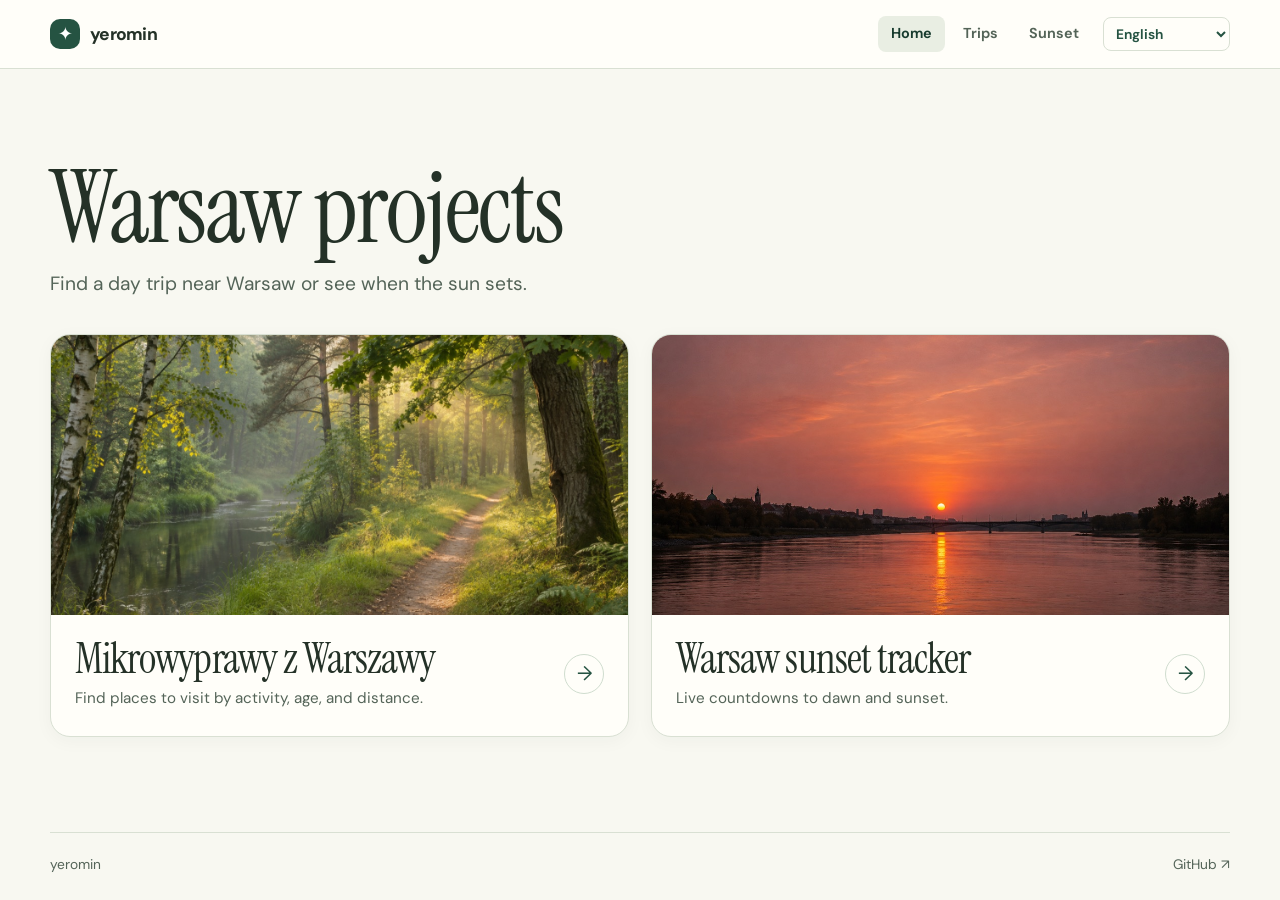
==== index.html @ d967a96f "Add Poland-only trip filter and review destinations" ====
<!doctype html>
<html lang="en">
<head>
  <meta charset="utf-8">
  <meta name="viewport" content="width=device-width, initial-scale=1">
  <meta name="description" data-i18n-content="homeMeta" content="Explore day trips from Warsaw and track sunrise, sunset, and twilight.">
  <meta name="theme-color" content="#f8f8f1">
  <title data-i18n="homeTitle">Warsaw projects · yeromin</title>
  <link rel="icon" href="assets/favicon.png" type="image/png">
  <link rel="stylesheet" href="assets/site.css?v=4">
  <script type="module">
    import { wireLanguageSwitch } from "./assets/i18n.js?v=5";
    wireLanguageSwitch();
  </script>
</head>
<body>
  <a class="skip-link" href="#main" data-i18n="skip">Skip to content</a>
  <header class="site-header">
    <div class="shell header-inner">
      <a class="wordmark" href="./" aria-label="yeromin home" data-i18n-aria-label="siteHome"><span class="brand-mark" aria-hidden="true">✦</span>yeromin</a>
      <nav class="site-nav" aria-label="Main navigation" data-i18n-aria-label="navigation">
        <a href="./" aria-current="page" data-i18n="home">Home</a>
        <a href="mikrowyprawy/" data-i18n="trips">Trips</a>
        <a href="https://yeromin.github.io/warsaw-sunset/" data-i18n="sunset">Sunset</a>
        <select id="site-language" class="language-select" aria-label="Language" data-i18n-aria-label="language" hidden>
          <option value="en" lang="en">English</option>
          <option value="uk" lang="uk">Українська</option>
        </select>
      </nav>
    </div>
  </header>

  <main id="main" class="shell home-main">
    <div class="home-intro">
      <h1 data-i18n="homeHeading">Warsaw projects</h1>
      <p data-i18n="homeIntro">Find a day trip near Warsaw or see when the sun sets.</p>
    </div>

    <div class="project-grid">
      <a class="project-card" href="mikrowyprawy/">
        <img src="assets/woodland.jpg" alt="" width="1360" height="907" fetchpriority="high">
        <div class="project-info">
          <div>
            <h2 lang="pl">Mikrowyprawy z Warszawy</h2>
            <p data-i18n="tripProject">Find places to visit by activity, age, and distance.</p>
          </div>
          <span class="arrow-circle" aria-hidden="true">→</span>
        </div>
      </a>
      <a class="project-card" href="https://yeromin.github.io/warsaw-sunset/">
        <img src="assets/sunset.jpg" alt="" width="1140" height="760">
        <div class="project-info">
          <div>
            <h2 data-i18n="sunsetProjectTitle">Warsaw sunset tracker</h2>
            <p data-i18n="sunsetProject">Live countdowns to dawn and sunset.</p>
          </div>
          <span class="arrow-circle" aria-hidden="true">→</span>
        </div>
      </a>
    </div>
  </main>

  <footer class="site-footer shell">
    <span>yeromin</span>
    <a href="https://github.com/yeromin">GitHub <span aria-hidden="true">↗</span></a>
  </footer>
</body>
</html>
---- assets/site.css ----
@font-face {
  font-family: "DM Sans";
  src: url("./dm-sans.ttf") format("truetype");
  font-style: normal;
  font-weight: 100 1000;
  font-display: swap;
}

@font-face {
  font-family: "Instrument Serif";
  src: url("./instrument-serif.ttf") format("truetype");
  font-style: normal;
  font-weight: 400;
  font-display: swap;
}

:root {
  color-scheme: light;
  --background: #f8f8f1;
  --paper: #fffef9;
  --ink: #243127;
  --muted: #546458;
  --forest: #255342;
  --forest-dark: #173b2e;
  --line: #d9e0d3;
  --sage: #e9eee3;
  --serif: "Instrument Serif", Georgia, serif;
  --sans: "DM Sans", system-ui, sans-serif;
}

:root[lang="uk"] {
  --serif: Georgia, serif;
  --sans: system-ui, sans-serif;
}

:root[lang="uk"] [lang="pl"] { --serif: "Instrument Serif", Georgia, serif; }

* { box-sizing: border-box; }
[hidden] { display: none !important; }

body {
  display: flex;
  flex-direction: column;
  min-height: 100vh;
  margin: 0;
  background: var(--background);
  color: var(--ink);
  font: 400 1rem/1.5 var(--sans);
}

main { flex: 1; }
h1, h2, h3, p { margin: 0; }
a { color: var(--forest); text-underline-offset: 0.2em; }
a:hover { color: var(--forest-dark); }
button, input, select { font: inherit; }
button { cursor: pointer; }
button:disabled { cursor: wait; }
img { display: block; max-width: 100%; }

:focus-visible {
  outline: 2px solid var(--forest);
  outline-offset: 3px;
}

.shell { width: min(1180px, calc(100% - 64px)); margin-inline: auto; }

.sr-only, .skip-link:not(:focus) {
  position: absolute;
  width: 1px;
  height: 1px;
  overflow: hidden;
  clip-path: inset(50%);
  white-space: nowrap;
}

.skip-link:focus {
  position: absolute;
  z-index: 2;
  top: 1rem;
  left: 1rem;
  padding: 0.5rem 1rem;
  background: var(--paper);
}

.site-header {
  border-bottom: 1px solid var(--line);
  background: var(--paper);
}

.header-inner {
  display: flex;
  min-height: 68px;
  align-items: center;
  justify-content: space-between;
  gap: 12px;
}

.wordmark, .site-nav {
  display: flex;
  align-items: center;
}

.wordmark {
  gap: 10px;
  color: var(--ink);
  text-decoration: none;
  font-size: 1.1rem;
  font-weight: 750;
  letter-spacing: -0.04em;
}

.brand-mark {
  display: grid;
  width: 30px;
  height: 30px;
  place-items: center;
  border-radius: 10px;
  background: var(--forest);
  color: white;
  font-size: 1.14rem;
  line-height: 1;
}

.site-nav { flex-wrap: wrap; justify-content: flex-end; gap: 5px; }

.site-nav a {
  padding: 7px 13px;
  border-radius: 8px;
  color: var(--muted);
  text-decoration: none;
  font-size: 0.9rem;
  font-weight: 650;
}

.site-nav a:hover, .site-nav [aria-current="page"] {
  background: var(--sage);
  color: var(--forest-dark);
}

.language-select {
  margin-inline-start: 6px;
  padding: 6px 8px;
  border: 1px solid var(--line);
  border-radius: 8px;
  background: var(--paper);
  color: var(--forest);
  font-size: 0.86rem;
  font-weight: 650;
}

.site-footer {
  display: flex;
  align-items: center;
  justify-content: space-between;
  gap: 1rem;
  padding-block: 21px 25px;
  border-top: 1px solid var(--line);
  color: var(--muted);
  font-size: 0.86rem;
}

.site-footer a { color: inherit; text-decoration: none; }
.site-footer a:hover { text-decoration: underline; }
.footer-links { display: flex; flex-wrap: wrap; gap: 0.6rem 1.2rem; }
.map-credits { margin-top: -13px; padding-bottom: 21px; color: var(--muted); font-size: 0.77rem; }
.map-credits a { color: inherit; }

h1, .project-info h2, .dialog h2 {
  color: var(--ink);
  font: 400 1em/0.97 var(--serif);
  letter-spacing: -0.022em;
}

.home-main { padding-block: clamp(40px, 7vw, 96px) 60px; }
.home-intro { margin-bottom: 35px; }
.home-intro h1 { font-size: clamp(3.6rem, 8vw, 6.3rem); }
.home-intro p { margin-top: 14px; color: var(--muted); font-size: clamp(1rem, 2vw, 1.2rem); }

.project-grid { display: grid; grid-template-columns: repeat(2, minmax(0, 1fr)); gap: 22px; }

.project-card {
  overflow: hidden;
  border: 1px solid var(--line);
  border-radius: 20px;
  background: var(--paper);
  color: var(--ink);
  text-decoration: none;
  box-shadow: 0 4px 18px rgb(30 57 39 / 4%);
  transition: border-color 150ms ease, box-shadow 150ms ease, transform 150ms ease;
}

.project-card:hover {
  transform: translateY(-3px);
  border-color: #a2b5a5;
  box-shadow: 0 9px 22px rgb(30 57 39 / 9%);
}

.project-card img { width: 100%; height: clamp(155px, 24vw, 280px); object-fit: cover; }
.project-info { display: flex; gap: 14px; align-items: center; justify-content: space-between; padding: 23px 24px 26px; }
.project-info h2 { font-size: clamp(1.85rem, 4vw, 2.65rem); }
.project-info p { margin-top: 8px; color: var(--muted); font-size: 0.95rem; }

.arrow-circle {
  display: grid;
  flex: 0 0 40px;
  height: 40px;
  place-items: center;
  border: 1px solid #d0ddcf;
  border-radius: 50%;
  color: var(--forest);
  font-size: 1.24rem;
  line-height: 1;
  transition: background 150ms ease, color 150ms ease;
}

.project-card:hover .arrow-circle { background: var(--forest); color: white; }

.trip-main { padding-block: 27px 51px; }

.trip-hero {
  position: relative;
  isolation: isolate;
  min-height: 295px;
  overflow: hidden;
  border: 1px solid #d7e1d2;
  border-radius: 22px;
  background: var(--sage);
}

.hero-copy {
  display: flex;
  width: 47%;
  min-height: 295px;
  flex-direction: column;
  justify-content: center;
  padding: 29px clamp(24px, 4.3vw, 52px) 32px;
}

.hero-copy h1 { font-size: clamp(3.45rem, 6.7vw, 5.35rem); }
.hero-copy p { max-width: 33ch; margin-top: 14px; color: var(--muted); }
.hero-copy p a { overflow-wrap: anywhere; font-weight: 650; }
.hero-archive { align-self: flex-start; margin-top: 17px; text-decoration: none; font-size: 0.88rem; font-weight: 700; }
.hero-archive:hover { text-decoration: underline; }
.hero-archive [aria-hidden] { margin-left: 4px; }
.trip-hero img { position: absolute; inset: 0 0 0 auto; width: 53%; height: 100%; object-fit: cover; object-position: 60% 58%; }

.explorer { padding-top: 24px; }
.explorer-tools { display: flex; align-items: center; justify-content: space-between; flex-wrap: wrap; gap: 11px; }
.scope-controls { display: flex; flex-wrap: wrap; align-items: center; gap: 8px; }
.view-toggle { display: inline-flex; align-items: center; gap: 3px; padding: 3px; border: 1px solid var(--line); border-radius: 11px; background: #edf0e7; }
.view-toggle button { min-height: 34px; padding: 5px 13px; border: 1px solid transparent; border-radius: 8px; background: transparent; color: var(--muted); font-size: 0.88rem; font-weight: 650; }
.view-toggle button:hover { color: var(--forest-dark); }
.view-toggle button[aria-pressed="true"] { border-color: var(--line); background: var(--paper); color: var(--forest-dark); box-shadow: 0 1px 3px rgb(20 44 25 / 6%); }

.country-filter { display: inline-flex; align-items: center; gap: 7px; min-height: 40px; padding: 7px 11px; border: 1px solid var(--line); border-radius: 10px; background: var(--paper); color: var(--forest); cursor: pointer; font-size: 0.86rem; font-weight: 650; }
.country-filter:hover, .country-filter:has(:checked) { border-color: #99af9e; }
.country-filter input { width: 15px; height: 15px; margin: 0; accent-color: var(--forest); }

.start-button { display: flex; align-items: center; gap: 9px; min-height: 40px; padding: 7px 12px; border: 1px solid var(--line); border-radius: 10px; background: var(--paper); color: var(--muted); font-size: 0.86rem; }
.start-button:hover { border-color: #99af9e; }
.start-button strong { color: var(--forest-dark); font-weight: 650; }
.pin-icon { position: relative; width: 12px; height: 12px; flex: 0 0 12px; border: 1.5px solid var(--forest); border-radius: 50% 50% 50% 1px; transform: rotate(-45deg); }
.pin-icon::after { position: absolute; inset: 2.5px; border-radius: 50%; background: var(--forest); content: ""; }
.chevron { width: 6px; height: 6px; margin: -3px 1px 0 2px; border-right: 1.5px solid currentColor; border-bottom: 1.5px solid currentColor; transform: rotate(45deg); }

.filters {
  display: flex;
  align-items: flex-end;
  flex-wrap: wrap;
  gap: 11px;
  margin-top: 16px;
  padding: 14px 16px 16px;
  border: 1px solid var(--line);
  border-radius: 15px;
  background: #f3f5ee;
}

.field { display: grid; gap: 5px; min-width: 0; color: var(--muted); font-size: 0.79rem; font-weight: 700; }
.filters .field { flex: 1 1 114px; }
.filters .search-field { flex: 2.05 1 190px; }
.filters .status-field { flex: 1.05 1 150px; }

.field select, .field input, .sort-field select {
  display: block;
  width: 100%;
  min-height: 40px;
  border: 1px solid #cfd8cd;
  border-radius: 8px;
  background-color: var(--paper);
  color: var(--ink);
  font-size: 0.87rem;
  font-weight: 500;
}

.field input { padding: 8px 11px; }
.field input::placeholder { color: #69776c; }
.field select, .sort-field select {
  appearance: none;
  padding: 7px 28px 7px 11px;
  text-overflow: ellipsis;
  background-image: linear-gradient(45deg, transparent 50%, var(--muted) 50%), linear-gradient(135deg, var(--muted) 50%, transparent 50%);
  background-position: calc(100% - 14px) 52%, calc(100% - 10px) 52%;
  background-repeat: no-repeat;
  background-size: 4px 4px;
}
.field select:hover, .sort-field select:hover { border-color: #9db1a1; }
.search-box { position: relative; display: block; }
.search-box input { padding-left: 35px; }
.search-icon { position: absolute; top: 13px; left: 13px; width: 12px; height: 12px; border: 1.5px solid var(--forest); border-radius: 50%; pointer-events: none; }
.search-icon::after { position: absolute; width: 5px; height: 1.5px; right: -4px; bottom: -2px; transform: rotate(45deg); background: var(--forest); content: ""; }

.result-bar {
  display: flex;
  align-items: center;
  justify-content: space-between;
  flex-wrap: wrap;
  gap: 12px;
  margin-block: 20px 13px;
}

.result-bar h2 { font-size: 1.12rem; font-weight: 750; letter-spacing: -0.025em; }
.result-note { margin-top: 1px; color: var(--muted); font-size: 0.8rem; }
.result-actions { display: flex; gap: 13px; align-items: center; }
.sort-field select { width: auto; min-height: 36px; background-color: transparent; }

.place-grid { display: grid; grid-template-columns: repeat(3, minmax(0, 1fr)); gap: 14px; }
.place-card { display: flex; flex-direction: column; min-width: 0; padding: 16px 16px 13px; border: 1px solid var(--line); border-radius: 14px; background: var(--paper); }
.place-card:hover { border-color: #a9bdab; }
.place-top { display: flex; align-items: flex-start; justify-content: space-between; gap: 7px; }
.place-tags { display: flex; align-items: center; flex-wrap: wrap; gap: 5px; }
.place-tag { display: inline-block; padding: 3px 8px; border-radius: 6px; background: #eef2e9; color: #355545; font-size: 0.72rem; font-weight: 650; white-space: nowrap; }
.place-tag[data-setting="Indoor"] { background: #e9edf6; color: #3d5072; }
.place-tag[data-setting="Mixed"] { background: #f1ebde; color: #624f35; }
.place-tag.age-tag { background: #f2f2ec; color: var(--muted); }
.place-distance { color: var(--forest); font-size: 0.78rem; font-weight: 750; white-space: nowrap; font-variant-numeric: tabular-nums; }
.place-text { flex: 1; padding-block: 13px 15px; }
.place-context { margin-bottom: 3px; color: var(--muted); font-size: 0.77rem; }
.place-text h3 { font-size: clamp(1.05rem, 1.8vw, 1.24rem); line-height: 1.18; letter-spacing: -0.035em; overflow-wrap: anywhere; }
.place-description { margin-top: 7px; color: var(--muted); font-size: 0.87rem; line-height: 1.45; }
.place-status { margin-top: 7px; color: #6f522b; font-size: 0.77rem; font-weight: 650; }
.place-actions { display: flex; align-items: center; justify-content: space-between; gap: 6px; padding-top: 10px; border-top: 1px solid #e7eae2; }
.map-link, .text-button { color: var(--forest); font-size: 0.85rem; font-weight: 700; text-decoration: none; }
.map-link:hover, .text-button:hover { text-decoration: underline; }
.map-link span, .text-button span { margin-left: 2px; }
.text-button { padding: 0; border: 0; background: transparent; text-underline-offset: 0.2em; }
.details-button { color: var(--muted); }
.more-row { display: flex; justify-content: center; }
.more-row:not(:has([hidden])) { margin-top: 23px; }
.empty-state { padding: 22px; border: 1px dashed #c8d4c7; border-radius: 12px; color: var(--muted); background: var(--paper); }

.button { display: inline-flex; min-height: 40px; align-items: center; justify-content: center; padding: 8px 14px; border: 1px solid transparent; border-radius: 9px; text-decoration: none; font-size: 0.86rem; font-weight: 700; }
.button-outline { border-color: #c0d1c2; background: var(--paper); color: var(--forest); }
.button-outline:hover { border-color: var(--forest); }
.button-primary { background: var(--forest); color: white; }
.button-primary:hover { background: var(--forest-dark); color: white; }

.dialog {
  width: min(550px, calc(100% - 32px));
  max-height: calc(100% - 40px);
  padding: 23px;
  border: 1px solid var(--line);
  border-radius: 18px;
  background: var(--paper);
  color: var(--ink);
  box-shadow: 0 14px 65px rgb(20 43 30 / 20%);
}

.dialog::backdrop { background: rgb(24 41 30 / 50%); }
.dialog-heading { display: flex; align-items: flex-start; justify-content: space-between; gap: 12px; margin-bottom: 14px; }
.dialog h2 { font-size: clamp(2rem, 6vw, 2.5rem); }
.dialog h3 { font-size: 0.91rem; }
.dialog p { color: var(--muted); font-size: 0.92rem; }
.dialog p + p { margin-top: 9px; }
.close-button { display: grid; width: 32px; height: 32px; place-items: center; padding: 0; border: 1px solid var(--line); border-radius: 50%; background: var(--background); color: var(--forest); font-size: 1.4rem; line-height: 1; }
.close-button:hover { background: var(--sage); }
.detail-meta { display: grid; grid-template-columns: repeat(2, minmax(0, 1fr)); gap: 11px 15px; margin-block: 16px; padding: 12px; border-radius: 10px; background: var(--sage); }
.detail-meta dt { color: var(--muted); font-size: 0.73rem; font-weight: 650; }
.detail-meta dd { margin: 2px 0 0; font-size: 0.9rem; font-weight: 650; }
.detail-section { margin-top: 14px; }
.detail-section p { margin-top: 4px; }
.detail-links { display: flex; flex-wrap: wrap; align-items: center; gap: 8px 14px; margin-top: 15px; font-size: 0.85rem; }
.detail-posts { display: flex; flex-wrap: wrap; gap: 6px; margin: 8px 0 0; padding: 0; list-style: none; }
.detail-posts a { display: inline-block; padding: 3px 8px; border: 1px solid var(--line); border-radius: 6px; text-decoration: none; font-size: 0.77rem; font-weight: 650; }
.detail-posts a:hover { background: var(--sage); }
.start-dialog > .button { margin-top: 15px; }
.start-form { display: grid; grid-template-columns: minmax(0, 1fr) auto; gap: 8px; align-items: end; margin-top: 15px; }
.city-choice { grid-column: 1 / -1; }
.form-message:not(:empty) { margin-top: 8px; }
.start-dialog > .text-button { margin-top: 15px; }

.post-main { max-width: 850px; padding-block: 37px 52px; }
.back-link { display: inline-flex; gap: 8px; align-items: center; margin-bottom: 16px; text-decoration: none; font-size: 0.89rem; font-weight: 650; }
.back-link:hover { text-decoration: underline; }
.post-main h1 { font-size: clamp(3rem, 7vw, 5rem); }
.post-main > p:not(.result-note) { margin-top: 11px; color: var(--muted); }
.post-search { max-width: 360px; margin-block: 23px 12px; }
.post-list { padding: 0; margin: 12px 0 0; overflow: hidden; border: 1px solid var(--line); border-radius: 14px; background: var(--paper); list-style: none; }
.post-list:empty { display: none; }
.post-list li { display: flex; justify-content: space-between; align-items: center; gap: 12px; padding: 13px 16px; }
.post-list li + li { border-top: 1px solid var(--line); }
.post-index { color: var(--muted); font-size: 0.77rem; }
.post-title { font-size: 0.92rem; font-weight: 650; }
.post-list a { flex-shrink: 0; }

@media (max-width: 880px) {
  .shell { width: calc(100% - 42px); }
  .place-grid { grid-template-columns: repeat(2, minmax(0, 1fr)); }
  .filters .search-field { flex-basis: 230px; }
}

@media (max-width: 620px) {
  .shell { width: calc(100% - 28px); }
  .header-inner { min-height: 60px; }
  .site-nav a { padding-inline: 9px; }
  .project-grid, .place-grid { grid-template-columns: 1fr; }
  .project-info { padding-inline: 17px; }
  .trip-main { padding-top: 15px; }
  .hero-copy { width: 100%; min-height: auto; padding: 25px; }
  .trip-hero img { position: static; width: 100%; height: 190px; }
  .filters { padding: 12px; }
  .filters .search-field { flex-basis: 100%; }
  .post-list li { align-items: flex-start; }
}

@media (prefers-reduced-motion: reduce) {
  *, *::before, *::after { transition: none !important; }
}
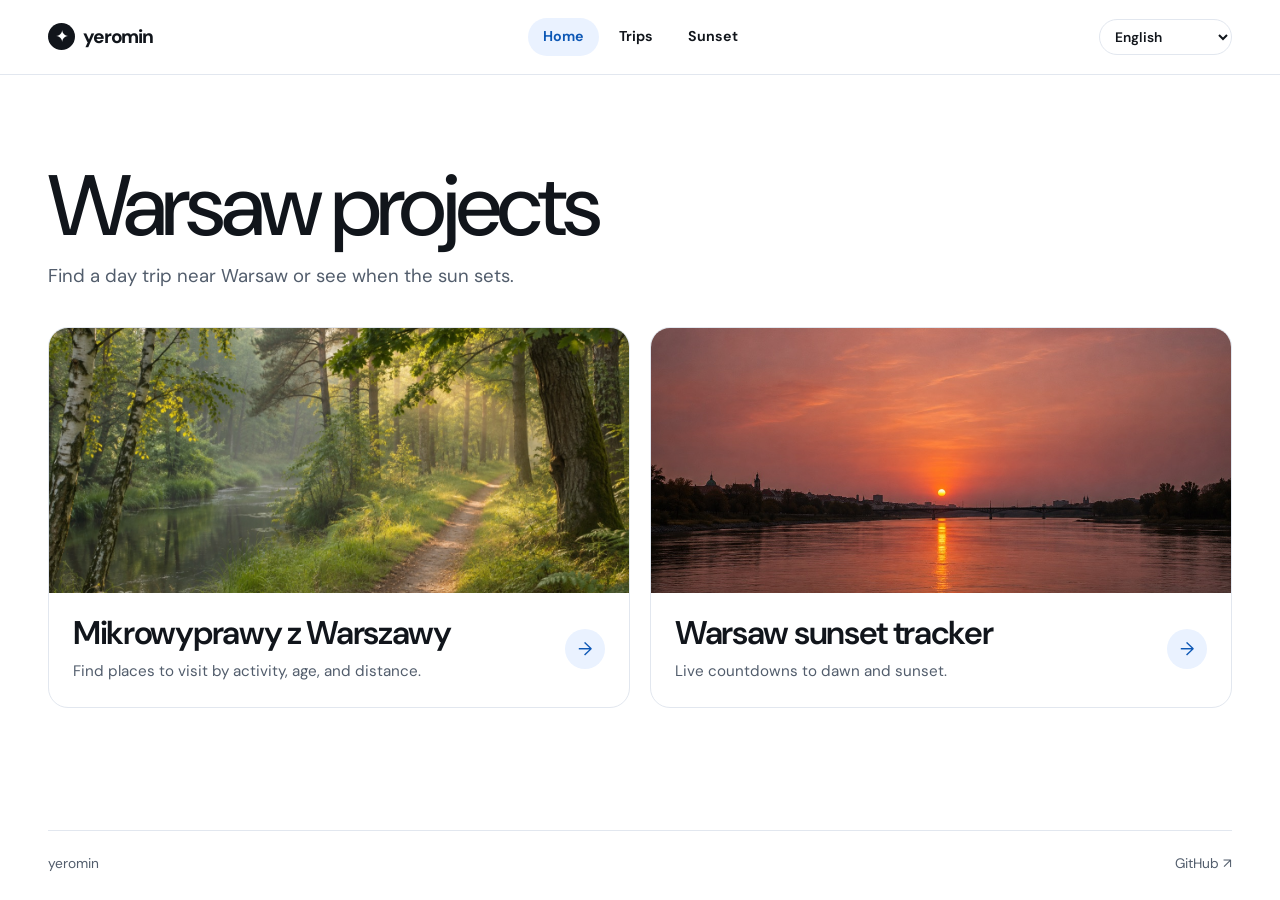
==== commit 7d6ded65: "Refresh the Warsaw trip guide design" ====
--- a/index.html
+++ b/index.html
@@ -4,10 +4,10 @@
   <meta charset="utf-8">
   <meta name="viewport" content="width=device-width, initial-scale=1">
   <meta name="description" data-i18n-content="homeMeta" content="Explore day trips from Warsaw and track sunrise, sunset, and twilight.">
-  <meta name="theme-color" content="#f8f8f1">
+  <meta name="theme-color" content="#ffffff">
   <title data-i18n="homeTitle">Warsaw projects · yeromin</title>
   <link rel="icon" href="assets/favicon.png" type="image/png">
-  <link rel="stylesheet" href="assets/site.css?v=4">
+  <link rel="stylesheet" href="assets/site.css?v=6">
   <script type="module">
     import { wireLanguageSwitch } from "./assets/i18n.js?v=5";
     wireLanguageSwitch();
@@ -22,11 +22,11 @@
         <a href="./" aria-current="page" data-i18n="home">Home</a>
         <a href="mikrowyprawy/" data-i18n="trips">Trips</a>
         <a href="https://yeromin.github.io/warsaw-sunset/" data-i18n="sunset">Sunset</a>
-        <select id="site-language" class="language-select" aria-label="Language" data-i18n-aria-label="language" hidden>
-          <option value="en" lang="en">English</option>
-          <option value="uk" lang="uk">Українська</option>
-        </select>
       </nav>
+      <select id="site-language" class="language-select" aria-label="Language" data-i18n-aria-label="language" hidden>
+        <option value="en" lang="en">English</option>
+        <option value="uk" lang="uk">Українська</option>
+      </select>
     </div>
   </header>
 
--- a/assets/site.css
+++ b/assets/site.css
@@ -6,34 +6,22 @@
   font-display: swap;
 }
 
-@font-face {
-  font-family: "Instrument Serif";
-  src: url("./instrument-serif.ttf") format("truetype");
-  font-style: normal;
-  font-weight: 400;
-  font-display: swap;
-}
-
 :root {
   color-scheme: light;
-  --background: #f8f8f1;
-  --paper: #fffef9;
-  --ink: #243127;
-  --muted: #546458;
-  --forest: #255342;
-  --forest-dark: #173b2e;
-  --line: #d9e0d3;
-  --sage: #e9eee3;
-  --serif: "Instrument Serif", Georgia, serif;
+  --paper: #fff;
+  --surface: #f6f8fb;
+  --ink: #11151b;
+  --muted: #525d6c;
+  --line: #e2e7ef;
+  --line-strong: #cdd6e3;
+  --blue: #0c57b5;
+  --blue-dark: #08448f;
+  --blue-soft: #eaf2ff;
+  --blue-line: #adc9ee;
   --sans: "DM Sans", system-ui, sans-serif;
 }
 
-:root[lang="uk"] {
-  --serif: Georgia, serif;
-  --sans: system-ui, sans-serif;
-}
-
-:root[lang="uk"] [lang="pl"] { --serif: "Instrument Serif", Georgia, serif; }
+:root[lang="uk"] { --sans: system-ui, sans-serif; }
 
 * { box-sizing: border-box; }
 [hidden] { display: none !important; }
@@ -43,26 +31,28 @@
   flex-direction: column;
   min-height: 100vh;
   margin: 0;
-  background: var(--background);
+  background: var(--paper);
   color: var(--ink);
   font: 400 1rem/1.5 var(--sans);
 }
 
 main { flex: 1; }
 h1, h2, h3, p { margin: 0; }
-a { color: var(--forest); text-underline-offset: 0.2em; }
-a:hover { color: var(--forest-dark); }
+h1 { font-weight: 475; line-height: 1.02; letter-spacing: -0.05em; }
+a { color: var(--blue); text-underline-offset: 0.2em; }
+a:hover { color: var(--blue-dark); }
 button, input, select { font: inherit; }
 button { cursor: pointer; }
 button:disabled { cursor: wait; }
 img { display: block; max-width: 100%; }
 
 :focus-visible {
-  outline: 2px solid var(--forest);
+  outline: 2px solid var(--blue);
   outline-offset: 3px;
 }
 
-.shell { width: min(1180px, calc(100% - 64px)); margin-inline: auto; }
+.shell { width: min(1200px, calc(100% - 96px)); margin-inline: auto; }
+#main, #find-trips { scroll-margin-top: 92px; }
 
 .sr-only, .skip-link:not(:focus) {
   position: absolute;
@@ -74,8 +64,8 @@
 }
 
 .skip-link:focus {
-  position: absolute;
-  z-index: 2;
+  position: fixed;
+  z-index: 3;
   top: 1rem;
   left: 1rem;
   padding: 0.5rem 1rem;
@@ -83,16 +73,19 @@
 }
 
 .site-header {
+  position: sticky;
+  top: 0;
+  z-index: 2;
   border-bottom: 1px solid var(--line);
   background: var(--paper);
 }
 
 .header-inner {
-  display: flex;
-  min-height: 68px;
-  align-items: center;
-  justify-content: space-between;
-  gap: 12px;
+  display: grid;
+  min-height: 74px;
+  grid-template-columns: 1fr auto 1fr;
+  align-items: center;
+  gap: 16px;
 }
 
 .wordmark, .site-nav {
@@ -101,59 +94,62 @@
 }
 
 .wordmark {
-  gap: 10px;
+  justify-self: start;
+  gap: 8px;
   color: var(--ink);
   text-decoration: none;
-  font-size: 1.1rem;
+  font-size: 1.2rem;
   font-weight: 750;
-  letter-spacing: -0.04em;
-}
+  letter-spacing: -0.06em;
+}
+
+.wordmark:hover { color: var(--ink); }
 
 .brand-mark {
   display: grid;
-  width: 30px;
-  height: 30px;
+  width: 27px;
+  height: 27px;
   place-items: center;
-  border-radius: 10px;
-  background: var(--forest);
-  color: white;
-  font-size: 1.14rem;
+  border-radius: 50%;
+  background: var(--ink);
+  color: var(--paper);
+  font-size: 1.03rem;
   line-height: 1;
 }
 
-.site-nav { flex-wrap: wrap; justify-content: flex-end; gap: 5px; }
+.site-nav { flex-wrap: wrap; justify-content: center; gap: 5px; }
 
 .site-nav a {
-  padding: 7px 13px;
-  border-radius: 8px;
-  color: var(--muted);
+  padding: 8px 15px;
+  border-radius: 999px;
+  color: var(--ink);
   text-decoration: none;
-  font-size: 0.9rem;
+  font-size: 0.89rem;
   font-weight: 650;
 }
 
-.site-nav a:hover, .site-nav [aria-current="page"] {
-  background: var(--sage);
-  color: var(--forest-dark);
-}
+.site-nav a:hover { background: var(--surface); }
+.site-nav [aria-current] { background: var(--blue-soft); color: var(--blue); }
 
 .language-select {
-  margin-inline-start: 6px;
-  padding: 6px 8px;
-  border: 1px solid var(--line);
-  border-radius: 8px;
-  background: var(--paper);
-  color: var(--forest);
+  justify-self: end;
+  max-width: 100%;
+  padding: 7px 11px;
+  border: 1px solid var(--line);
+  border-radius: 999px;
+  background: var(--paper);
+  color: var(--ink);
   font-size: 0.86rem;
-  font-weight: 650;
+  font-weight: 600;
 }
 
 .site-footer {
   display: flex;
+  flex-wrap: wrap;
   align-items: center;
   justify-content: space-between;
   gap: 1rem;
-  padding-block: 21px 25px;
+  padding-block: 22px 26px;
   border-top: 1px solid var(--line);
   color: var(--muted);
   font-size: 0.86rem;
@@ -162,21 +158,35 @@
 .site-footer a { color: inherit; text-decoration: none; }
 .site-footer a:hover { text-decoration: underline; }
 .footer-links { display: flex; flex-wrap: wrap; gap: 0.6rem 1.2rem; }
-.map-credits { margin-top: -13px; padding-bottom: 21px; color: var(--muted); font-size: 0.77rem; }
+.map-credits { margin-top: -12px; padding-bottom: 24px; color: var(--muted); font-size: 0.77rem; }
 .map-credits a { color: inherit; }
 
-h1, .project-info h2, .dialog h2 {
-  color: var(--ink);
-  font: 400 1em/0.97 var(--serif);
-  letter-spacing: -0.022em;
-}
-
-.home-main { padding-block: clamp(40px, 7vw, 96px) 60px; }
-.home-intro { margin-bottom: 35px; }
-.home-intro h1 { font-size: clamp(3.6rem, 8vw, 6.3rem); }
-.home-intro p { margin-top: 14px; color: var(--muted); font-size: clamp(1rem, 2vw, 1.2rem); }
-
-.project-grid { display: grid; grid-template-columns: repeat(2, minmax(0, 1fr)); gap: 22px; }
+.button {
+  display: inline-flex;
+  min-height: 42px;
+  align-items: center;
+  justify-content: center;
+  gap: 9px;
+  padding: 9px 16px;
+  border: 1px solid transparent;
+  border-radius: 999px;
+  text-decoration: none;
+  font-size: 0.88rem;
+  font-weight: 700;
+  transition: background 150ms ease, border-color 150ms ease, color 150ms ease;
+}
+
+.button-outline { border-color: var(--line-strong); background: var(--paper); color: var(--ink); }
+.button-outline:hover { border-color: var(--blue); color: var(--blue); }
+.button-primary { background: var(--blue); color: var(--paper); }
+.button-primary:hover { background: var(--blue-dark); color: var(--paper); }
+
+.home-main { padding-block: clamp(52px, 7vw, 88px) 64px; }
+.home-intro { margin-bottom: 36px; }
+.home-intro h1 { font-size: clamp(3rem, 7vw, 5.35rem); }
+.home-intro p { margin-top: 13px; color: var(--muted); font-size: clamp(1rem, 2vw, 1.16rem); }
+
+.project-grid { display: grid; grid-template-columns: repeat(2, minmax(0, 1fr)); gap: 20px; }
 
 .project-card {
   overflow: hidden;
@@ -185,19 +195,18 @@
   background: var(--paper);
   color: var(--ink);
   text-decoration: none;
-  box-shadow: 0 4px 18px rgb(30 57 39 / 4%);
-  transition: border-color 150ms ease, box-shadow 150ms ease, transform 150ms ease;
+  transition: border-color 150ms ease, transform 150ms ease;
 }
 
 .project-card:hover {
-  transform: translateY(-3px);
-  border-color: #a2b5a5;
-  box-shadow: 0 9px 22px rgb(30 57 39 / 9%);
-}
-
-.project-card img { width: 100%; height: clamp(155px, 24vw, 280px); object-fit: cover; }
-.project-info { display: flex; gap: 14px; align-items: center; justify-content: space-between; padding: 23px 24px 26px; }
-.project-info h2 { font-size: clamp(1.85rem, 4vw, 2.65rem); }
+  transform: translateY(-2px);
+  border-color: var(--blue-line);
+  color: var(--ink);
+}
+
+.project-card img { width: 100%; height: clamp(172px, 22vw, 265px); object-fit: cover; }
+.project-info { display: flex; gap: 16px; align-items: center; justify-content: space-between; padding: 22px 24px 24px; }
+.project-info h2 { font-size: clamp(1.38rem, 2.7vw, 2.05rem); font-weight: 600; line-height: 1.12; letter-spacing: -0.04em; }
 .project-info p { margin-top: 8px; color: var(--muted); font-size: 0.95rem; }
 
 .arrow-circle {
@@ -205,87 +214,128 @@
   flex: 0 0 40px;
   height: 40px;
   place-items: center;
-  border: 1px solid #d0ddcf;
   border-radius: 50%;
-  color: var(--forest);
-  font-size: 1.24rem;
+  background: var(--blue-soft);
+  color: var(--blue);
+  font-size: 1.15rem;
   line-height: 1;
   transition: background 150ms ease, color 150ms ease;
 }
 
-.project-card:hover .arrow-circle { background: var(--forest); color: white; }
-
-.trip-main { padding-block: 27px 51px; }
+.project-card:hover .arrow-circle { background: var(--blue); color: var(--paper); }
+
+.trip-main { padding-block: 44px 60px; }
 
 .trip-hero {
-  position: relative;
-  isolation: isolate;
-  min-height: 295px;
-  overflow: hidden;
-  border: 1px solid #d7e1d2;
-  border-radius: 22px;
-  background: var(--sage);
-}
-
-.hero-copy {
-  display: flex;
-  width: 47%;
-  min-height: 295px;
-  flex-direction: column;
-  justify-content: center;
-  padding: 29px clamp(24px, 4.3vw, 52px) 32px;
-}
-
-.hero-copy h1 { font-size: clamp(3.45rem, 6.7vw, 5.35rem); }
-.hero-copy p { max-width: 33ch; margin-top: 14px; color: var(--muted); }
+  display: grid;
+  grid-template-columns: minmax(0, 1.18fr) minmax(0, 0.92fr);
+  align-items: center;
+  gap: clamp(32px, 5vw, 68px);
+}
+
+.hero-copy h1 { font-size: clamp(3rem, 5.55vw, 4.7rem); }
+.hero-copy p { margin-top: 15px; color: var(--muted); font-size: 1.02rem; }
 .hero-copy p a { overflow-wrap: anywhere; font-weight: 650; }
-.hero-archive { align-self: flex-start; margin-top: 17px; text-decoration: none; font-size: 0.88rem; font-weight: 700; }
+.hero-actions { display: flex; flex-wrap: wrap; align-items: center; gap: 11px 18px; margin-top: 19px; }
+.hero-archive { display: inline-flex; align-items: center; gap: 7px; color: var(--ink); text-decoration: none; font-size: 0.88rem; font-weight: 650; }
 .hero-archive:hover { text-decoration: underline; }
-.hero-archive [aria-hidden] { margin-left: 4px; }
-.trip-hero img { position: absolute; inset: 0 0 0 auto; width: 53%; height: 100%; object-fit: cover; object-position: 60% 58%; }
-
-.explorer { padding-top: 24px; }
-.explorer-tools { display: flex; align-items: center; justify-content: space-between; flex-wrap: wrap; gap: 11px; }
-.scope-controls { display: flex; flex-wrap: wrap; align-items: center; gap: 8px; }
-.view-toggle { display: inline-flex; align-items: center; gap: 3px; padding: 3px; border: 1px solid var(--line); border-radius: 11px; background: #edf0e7; }
-.view-toggle button { min-height: 34px; padding: 5px 13px; border: 1px solid transparent; border-radius: 8px; background: transparent; color: var(--muted); font-size: 0.88rem; font-weight: 650; }
-.view-toggle button:hover { color: var(--forest-dark); }
-.view-toggle button[aria-pressed="true"] { border-color: var(--line); background: var(--paper); color: var(--forest-dark); box-shadow: 0 1px 3px rgb(20 44 25 / 6%); }
-
-.country-filter { display: inline-flex; align-items: center; gap: 7px; min-height: 40px; padding: 7px 11px; border: 1px solid var(--line); border-radius: 10px; background: var(--paper); color: var(--forest); cursor: pointer; font-size: 0.86rem; font-weight: 650; }
-.country-filter:hover, .country-filter:has(:checked) { border-color: #99af9e; }
-.country-filter input { width: 15px; height: 15px; margin: 0; accent-color: var(--forest); }
-
-.start-button { display: flex; align-items: center; gap: 9px; min-height: 40px; padding: 7px 12px; border: 1px solid var(--line); border-radius: 10px; background: var(--paper); color: var(--muted); font-size: 0.86rem; }
-.start-button:hover { border-color: #99af9e; }
-.start-button strong { color: var(--forest-dark); font-weight: 650; }
-.pin-icon { position: relative; width: 12px; height: 12px; flex: 0 0 12px; border: 1.5px solid var(--forest); border-radius: 50% 50% 50% 1px; transform: rotate(-45deg); }
-.pin-icon::after { position: absolute; inset: 2.5px; border-radius: 50%; background: var(--forest); content: ""; }
+
+.hero-visual {
+  padding: 13px;
+  border: 1px solid var(--line);
+  border-radius: 24px;
+  background: linear-gradient(145deg, var(--surface), var(--blue-soft));
+}
+
+.hero-visual img {
+  width: 100%;
+  aspect-ratio: 2.07;
+  height: auto;
+  border-radius: 15px;
+  object-fit: cover;
+  object-position: 60% 57%;
+}
+
+.explorer { margin-top: 30px; }
+
+.filter-panel {
+  padding: 17px 19px 18px;
+  border: 1px solid var(--line);
+  border-radius: 18px;
+  background: var(--surface);
+}
+
+.explorer-tools { display: flex; align-items: center; justify-content: space-between; flex-wrap: wrap; gap: 10px; }
+.scope-controls { display: flex; flex-wrap: wrap; align-items: center; gap: 9px; }
+
+.view-toggle {
+  display: inline-flex;
+  flex-wrap: wrap;
+  align-items: center;
+  gap: 3px;
+  padding: 3px;
+  border: 1px solid var(--line);
+  border-radius: 999px;
+  background: var(--paper);
+}
+
+.view-toggle button {
+  min-height: 33px;
+  padding: 5px 12px;
+  border: 0;
+  border-radius: 999px;
+  background: transparent;
+  color: var(--muted);
+  font-size: 0.86rem;
+  font-weight: 650;
+}
+
+.view-toggle button:hover { color: var(--ink); }
+.view-toggle button[aria-pressed="true"] { background: var(--blue-soft); color: var(--blue); }
+
+.country-filter, .start-button {
+  display: inline-flex;
+  align-items: center;
+  gap: 8px;
+  min-height: 41px;
+  padding: 7px 12px;
+  border: 1px solid var(--line);
+  border-radius: 999px;
+  background: var(--paper);
+  color: var(--ink);
+  font-size: 0.86rem;
+}
+
+.country-filter { cursor: pointer; font-weight: 650; }
+.country-filter input { width: 15px; height: 15px; margin: 0; accent-color: var(--blue); }
+.country-filter:hover, .start-button:hover { border-color: var(--blue-line); }
+.country-filter:has(:checked) { border-color: var(--blue-line); background: var(--blue-soft); color: var(--blue); }
+.start-button { color: var(--muted); }
+.start-button strong { color: var(--ink); font-weight: 650; }
+
+.pin-icon { position: relative; width: 12px; height: 12px; flex: 0 0 12px; border: 1.5px solid var(--blue); border-radius: 50% 50% 50% 1px; transform: rotate(-45deg); }
+.pin-icon::after { position: absolute; inset: 2.5px; border-radius: 50%; background: var(--blue); content: ""; }
 .chevron { width: 6px; height: 6px; margin: -3px 1px 0 2px; border-right: 1.5px solid currentColor; border-bottom: 1.5px solid currentColor; transform: rotate(45deg); }
 
 .filters {
   display: flex;
   align-items: flex-end;
   flex-wrap: wrap;
-  gap: 11px;
-  margin-top: 16px;
-  padding: 14px 16px 16px;
-  border: 1px solid var(--line);
-  border-radius: 15px;
-  background: #f3f5ee;
-}
-
-.field { display: grid; gap: 5px; min-width: 0; color: var(--muted); font-size: 0.79rem; font-weight: 700; }
-.filters .field { flex: 1 1 114px; }
-.filters .search-field { flex: 2.05 1 190px; }
-.filters .status-field { flex: 1.05 1 150px; }
+  gap: 10px;
+  margin-top: 15px;
+}
+
+.field { display: grid; gap: 5px; min-width: 0; color: var(--muted); font-size: 0.79rem; font-weight: 650; }
+.filters .field { flex: 1 1 108px; }
+.filters .search-field { flex: 1.9 1 207px; }
+.filters .status-field { flex: 1.05 1 140px; }
 
 .field select, .field input, .sort-field select {
   display: block;
   width: 100%;
   min-height: 40px;
-  border: 1px solid #cfd8cd;
-  border-radius: 8px;
+  border: 1px solid var(--line-strong);
+  border-radius: 9px;
   background-color: var(--paper);
   color: var(--ink);
   font-size: 0.87rem;
@@ -293,132 +343,144 @@
 }
 
 .field input { padding: 8px 11px; }
-.field input::placeholder { color: #69776c; }
+.field input::placeholder { color: var(--muted); }
+
 .field select, .sort-field select {
   appearance: none;
-  padding: 7px 28px 7px 11px;
+  padding: 7px 27px 7px 11px;
   text-overflow: ellipsis;
   background-image: linear-gradient(45deg, transparent 50%, var(--muted) 50%), linear-gradient(135deg, var(--muted) 50%, transparent 50%);
   background-position: calc(100% - 14px) 52%, calc(100% - 10px) 52%;
   background-repeat: no-repeat;
   background-size: 4px 4px;
 }
-.field select:hover, .sort-field select:hover { border-color: #9db1a1; }
+
+.field select:hover, .field input:hover, .sort-field select:hover { border-color: var(--blue-line); }
 .search-box { position: relative; display: block; }
-.search-box input { padding-left: 35px; }
-.search-icon { position: absolute; top: 13px; left: 13px; width: 12px; height: 12px; border: 1.5px solid var(--forest); border-radius: 50%; pointer-events: none; }
-.search-icon::after { position: absolute; width: 5px; height: 1.5px; right: -4px; bottom: -2px; transform: rotate(45deg); background: var(--forest); content: ""; }
+.search-box input { padding-left: 34px; }
+.search-icon { position: absolute; top: 13px; left: 12px; width: 12px; height: 12px; border: 1.5px solid var(--blue); border-radius: 50%; pointer-events: none; }
+.search-icon::after { position: absolute; width: 5px; height: 1.5px; right: -4px; bottom: -2px; transform: rotate(45deg); background: var(--blue); content: ""; }
 
 .result-bar {
   display: flex;
   align-items: center;
   justify-content: space-between;
   flex-wrap: wrap;
-  gap: 12px;
-  margin-block: 20px 13px;
-}
-
-.result-bar h2 { font-size: 1.12rem; font-weight: 750; letter-spacing: -0.025em; }
-.result-note { margin-top: 1px; color: var(--muted); font-size: 0.8rem; }
-.result-actions { display: flex; gap: 13px; align-items: center; }
-.sort-field select { width: auto; min-height: 36px; background-color: transparent; }
-
-.place-grid { display: grid; grid-template-columns: repeat(3, minmax(0, 1fr)); gap: 14px; }
-.place-card { display: flex; flex-direction: column; min-width: 0; padding: 16px 16px 13px; border: 1px solid var(--line); border-radius: 14px; background: var(--paper); }
-.place-card:hover { border-color: #a9bdab; }
-.place-top { display: flex; align-items: flex-start; justify-content: space-between; gap: 7px; }
-.place-tags { display: flex; align-items: center; flex-wrap: wrap; gap: 5px; }
-.place-tag { display: inline-block; padding: 3px 8px; border-radius: 6px; background: #eef2e9; color: #355545; font-size: 0.72rem; font-weight: 650; white-space: nowrap; }
-.place-tag[data-setting="Indoor"] { background: #e9edf6; color: #3d5072; }
-.place-tag[data-setting="Mixed"] { background: #f1ebde; color: #624f35; }
-.place-tag.age-tag { background: #f2f2ec; color: var(--muted); }
-.place-distance { color: var(--forest); font-size: 0.78rem; font-weight: 750; white-space: nowrap; font-variant-numeric: tabular-nums; }
-.place-text { flex: 1; padding-block: 13px 15px; }
-.place-context { margin-bottom: 3px; color: var(--muted); font-size: 0.77rem; }
-.place-text h3 { font-size: clamp(1.05rem, 1.8vw, 1.24rem); line-height: 1.18; letter-spacing: -0.035em; overflow-wrap: anywhere; }
-.place-description { margin-top: 7px; color: var(--muted); font-size: 0.87rem; line-height: 1.45; }
-.place-status { margin-top: 7px; color: #6f522b; font-size: 0.77rem; font-weight: 650; }
-.place-actions { display: flex; align-items: center; justify-content: space-between; gap: 6px; padding-top: 10px; border-top: 1px solid #e7eae2; }
-.map-link, .text-button { color: var(--forest); font-size: 0.85rem; font-weight: 700; text-decoration: none; }
+  gap: 11px;
+  margin-block: 25px 15px;
+}
+
+.result-bar h2 { font-size: 1.35rem; font-weight: 650; letter-spacing: -0.035em; }
+.result-note { margin-top: 2px; color: var(--muted); font-size: 0.82rem; }
+.result-actions { display: flex; flex-wrap: wrap; gap: 13px; align-items: center; }
+.sort-field select { width: auto; max-width: 100%; min-height: 37px; border-radius: 999px; }
+
+.place-grid { display: grid; grid-template-columns: repeat(3, minmax(0, 1fr)); gap: 15px; }
+
+.place-card {
+  display: flex;
+  flex-direction: column;
+  min-width: 0;
+  padding: 17px 18px 15px;
+  border: 1px solid var(--line);
+  border-radius: 16px;
+  background: var(--paper);
+  transition: border-color 150ms ease;
+}
+
+.place-card:hover { border-color: var(--blue-line); }
+.place-top { display: flex; align-items: center; justify-content: space-between; gap: 8px; }
+.place-context { color: var(--muted); font-size: 0.77rem; font-weight: 600; }
+.place-distance { padding: 3px 8px; border-radius: 999px; background: var(--blue-soft); color: var(--blue); font-size: 0.77rem; font-weight: 750; white-space: nowrap; font-variant-numeric: tabular-nums; }
+.place-distance:empty { display: none; }
+.place-text { flex: 1; padding-block: 9px 13px; }
+.place-text h3 { font-size: clamp(1.05rem, 1.8vw, 1.26rem); font-weight: 650; line-height: 1.18; letter-spacing: -0.035em; overflow-wrap: anywhere; }
+.place-description { margin-top: 7px; color: var(--muted); font-size: 0.88rem; line-height: 1.45; }
+.place-status { margin-top: 7px; color: #735019; font-size: 0.77rem; font-weight: 650; }
+.place-tags { display: flex; align-items: center; flex-wrap: wrap; gap: 5px; margin-bottom: 13px; }
+.place-tag { display: inline-block; padding: 3px 8px; border-radius: 999px; background: var(--surface); color: var(--muted); font-size: 0.73rem; font-weight: 650; }
+.place-tag[data-setting="Indoor"] { background: var(--blue-soft); color: var(--blue); }
+.place-actions { display: flex; align-items: center; justify-content: space-between; flex-wrap: wrap; gap: 7px; padding-top: 10px; border-top: 1px solid var(--line); }
+.map-link, .text-button { color: var(--blue); font-size: 0.85rem; font-weight: 700; text-decoration: none; }
 .map-link:hover, .text-button:hover { text-decoration: underline; }
-.map-link span, .text-button span { margin-left: 2px; }
+.map-link [aria-hidden], .text-button [aria-hidden] { margin-left: 2px; }
 .text-button { padding: 0; border: 0; background: transparent; text-underline-offset: 0.2em; }
-.details-button { color: var(--muted); }
+.details-button { color: var(--ink); }
 .more-row { display: flex; justify-content: center; }
-.more-row:not(:has([hidden])) { margin-top: 23px; }
-.empty-state { padding: 22px; border: 1px dashed #c8d4c7; border-radius: 12px; color: var(--muted); background: var(--paper); }
-
-.button { display: inline-flex; min-height: 40px; align-items: center; justify-content: center; padding: 8px 14px; border: 1px solid transparent; border-radius: 9px; text-decoration: none; font-size: 0.86rem; font-weight: 700; }
-.button-outline { border-color: #c0d1c2; background: var(--paper); color: var(--forest); }
-.button-outline:hover { border-color: var(--forest); }
-.button-primary { background: var(--forest); color: white; }
-.button-primary:hover { background: var(--forest-dark); color: white; }
+.more-row:not(:has([hidden])) { margin-top: 24px; }
+.empty-state { padding: 22px; border: 1px dashed var(--line-strong); border-radius: 14px; color: var(--muted); background: var(--surface); }
 
 .dialog {
-  width: min(550px, calc(100% - 32px));
+  width: min(560px, calc(100% - 32px));
   max-height: calc(100% - 40px);
-  padding: 23px;
-  border: 1px solid var(--line);
-  border-radius: 18px;
-  background: var(--paper);
-  color: var(--ink);
-  box-shadow: 0 14px 65px rgb(20 43 30 / 20%);
-}
-
-.dialog::backdrop { background: rgb(24 41 30 / 50%); }
+  padding: 24px;
+  border: 1px solid var(--line);
+  border-radius: 22px;
+  background: var(--paper);
+  color: var(--ink);
+  box-shadow: 0 16px 60px rgb(17 29 47 / 20%);
+}
+
+.dialog::backdrop { background: rgb(17 29 47 / 44%); }
 .dialog-heading { display: flex; align-items: flex-start; justify-content: space-between; gap: 12px; margin-bottom: 14px; }
-.dialog h2 { font-size: clamp(2rem, 6vw, 2.5rem); }
-.dialog h3 { font-size: 0.91rem; }
+.dialog h2 { font-size: clamp(1.65rem, 4vw, 2.1rem); font-weight: 650; line-height: 1.12; letter-spacing: -0.04em; overflow-wrap: anywhere; }
+.dialog h3 { font-size: 0.93rem; }
 .dialog p { color: var(--muted); font-size: 0.92rem; }
 .dialog p + p { margin-top: 9px; }
-.close-button { display: grid; width: 32px; height: 32px; place-items: center; padding: 0; border: 1px solid var(--line); border-radius: 50%; background: var(--background); color: var(--forest); font-size: 1.4rem; line-height: 1; }
-.close-button:hover { background: var(--sage); }
-.detail-meta { display: grid; grid-template-columns: repeat(2, minmax(0, 1fr)); gap: 11px 15px; margin-block: 16px; padding: 12px; border-radius: 10px; background: var(--sage); }
-.detail-meta dt { color: var(--muted); font-size: 0.73rem; font-weight: 650; }
+.close-button { display: grid; width: 33px; height: 33px; place-items: center; padding: 0; border: 1px solid var(--line); border-radius: 50%; background: var(--paper); color: var(--ink); font-size: 1.4rem; line-height: 1; }
+.close-button:hover { background: var(--blue-soft); color: var(--blue); }
+.detail-meta { display: grid; grid-template-columns: repeat(2, minmax(0, 1fr)); gap: 11px 16px; margin-block: 16px; padding: 13px; border-radius: 12px; background: var(--surface); }
+.detail-meta dt { color: var(--muted); font-size: 0.75rem; font-weight: 650; }
 .detail-meta dd { margin: 2px 0 0; font-size: 0.9rem; font-weight: 650; }
 .detail-section { margin-top: 14px; }
 .detail-section p { margin-top: 4px; }
 .detail-links { display: flex; flex-wrap: wrap; align-items: center; gap: 8px 14px; margin-top: 15px; font-size: 0.85rem; }
 .detail-posts { display: flex; flex-wrap: wrap; gap: 6px; margin: 8px 0 0; padding: 0; list-style: none; }
-.detail-posts a { display: inline-block; padding: 3px 8px; border: 1px solid var(--line); border-radius: 6px; text-decoration: none; font-size: 0.77rem; font-weight: 650; }
-.detail-posts a:hover { background: var(--sage); }
+.detail-posts a { display: inline-block; padding: 4px 8px; border: 1px solid var(--line); border-radius: 999px; text-decoration: none; font-size: 0.77rem; font-weight: 650; }
+.detail-posts a:hover { background: var(--blue-soft); }
 .start-dialog > .button { margin-top: 15px; }
 .start-form { display: grid; grid-template-columns: minmax(0, 1fr) auto; gap: 8px; align-items: end; margin-top: 15px; }
 .city-choice { grid-column: 1 / -1; }
 .form-message:not(:empty) { margin-top: 8px; }
 .start-dialog > .text-button { margin-top: 15px; }
 
-.post-main { max-width: 850px; padding-block: 37px 52px; }
-.back-link { display: inline-flex; gap: 8px; align-items: center; margin-bottom: 16px; text-decoration: none; font-size: 0.89rem; font-weight: 650; }
+.post-main { max-width: 880px; padding-block: 48px 60px; }
+.back-link { display: inline-flex; gap: 8px; align-items: center; margin-bottom: 17px; text-decoration: none; font-size: 0.89rem; font-weight: 650; }
 .back-link:hover { text-decoration: underline; }
-.post-main h1 { font-size: clamp(3rem, 7vw, 5rem); }
-.post-main > p:not(.result-note) { margin-top: 11px; color: var(--muted); }
-.post-search { max-width: 360px; margin-block: 23px 12px; }
-.post-list { padding: 0; margin: 12px 0 0; overflow: hidden; border: 1px solid var(--line); border-radius: 14px; background: var(--paper); list-style: none; }
+.post-main h1 { font-size: clamp(2.7rem, 6vw, 4.5rem); }
+.post-main > p:not(.result-note) { margin-top: 12px; color: var(--muted); }
+.post-search { max-width: 400px; margin-block: 25px 12px; }
+.post-list { padding: 0; margin: 12px 0 0; border: 1px solid var(--line); border-radius: 16px; background: var(--paper); list-style: none; }
 .post-list:empty { display: none; }
-.post-list li { display: flex; justify-content: space-between; align-items: center; gap: 12px; padding: 13px 16px; }
+.post-list li { display: flex; justify-content: space-between; align-items: center; gap: 14px; padding: 14px 17px; }
 .post-list li + li { border-top: 1px solid var(--line); }
-.post-index { color: var(--muted); font-size: 0.77rem; }
-.post-title { font-size: 0.92rem; font-weight: 650; }
+.post-index { margin-bottom: 2px; color: var(--muted); font-size: 0.77rem; }
+.post-title { font-size: 0.93rem; font-weight: 650; }
 .post-list a { flex-shrink: 0; }
 
 @media (max-width: 880px) {
-  .shell { width: calc(100% - 42px); }
+  .shell { width: calc(100% - 48px); }
+  .trip-hero { gap: 24px; }
   .place-grid { grid-template-columns: repeat(2, minmax(0, 1fr)); }
-  .filters .search-field { flex-basis: 230px; }
 }
 
 @media (max-width: 620px) {
-  .shell { width: calc(100% - 28px); }
-  .header-inner { min-height: 60px; }
-  .site-nav a { padding-inline: 9px; }
-  .project-grid, .place-grid { grid-template-columns: 1fr; }
+  .shell { width: calc(100% - 30px); }
+  .site-header { position: static; }
+  .header-inner { grid-template-columns: minmax(0, 1fr) auto; gap: 8px 12px; padding-top: 10px; }
+  .site-nav { grid-row: 2; grid-column: 1 / -1; justify-content: flex-start; padding-bottom: 7px; }
+  .site-nav a { padding: 6px 10px; }
+  .language-select { grid-column: 2; }
+  #main, #find-trips { scroll-margin-top: 14px; }
+  .trip-main, .home-main, .post-main { padding-top: 32px; }
+  .trip-hero, .project-grid, .place-grid { grid-template-columns: 1fr; }
+  .hero-copy h1 { font-size: clamp(2.35rem, 9vw, 3.4rem); }
+  .hero-visual { padding: 9px; border-radius: 18px; }
+  .hero-visual img { border-radius: 11px; }
+  .explorer { margin-top: 24px; }
+  .filter-panel { padding: 13px; }
+  .filters .search-field { flex-basis: 100%; }
   .project-info { padding-inline: 17px; }
-  .trip-main { padding-top: 15px; }
-  .hero-copy { width: 100%; min-height: auto; padding: 25px; }
-  .trip-hero img { position: static; width: 100%; height: 190px; }
-  .filters { padding: 12px; }
-  .filters .search-field { flex-basis: 100%; }
   .post-list li { align-items: flex-start; }
 }
 
